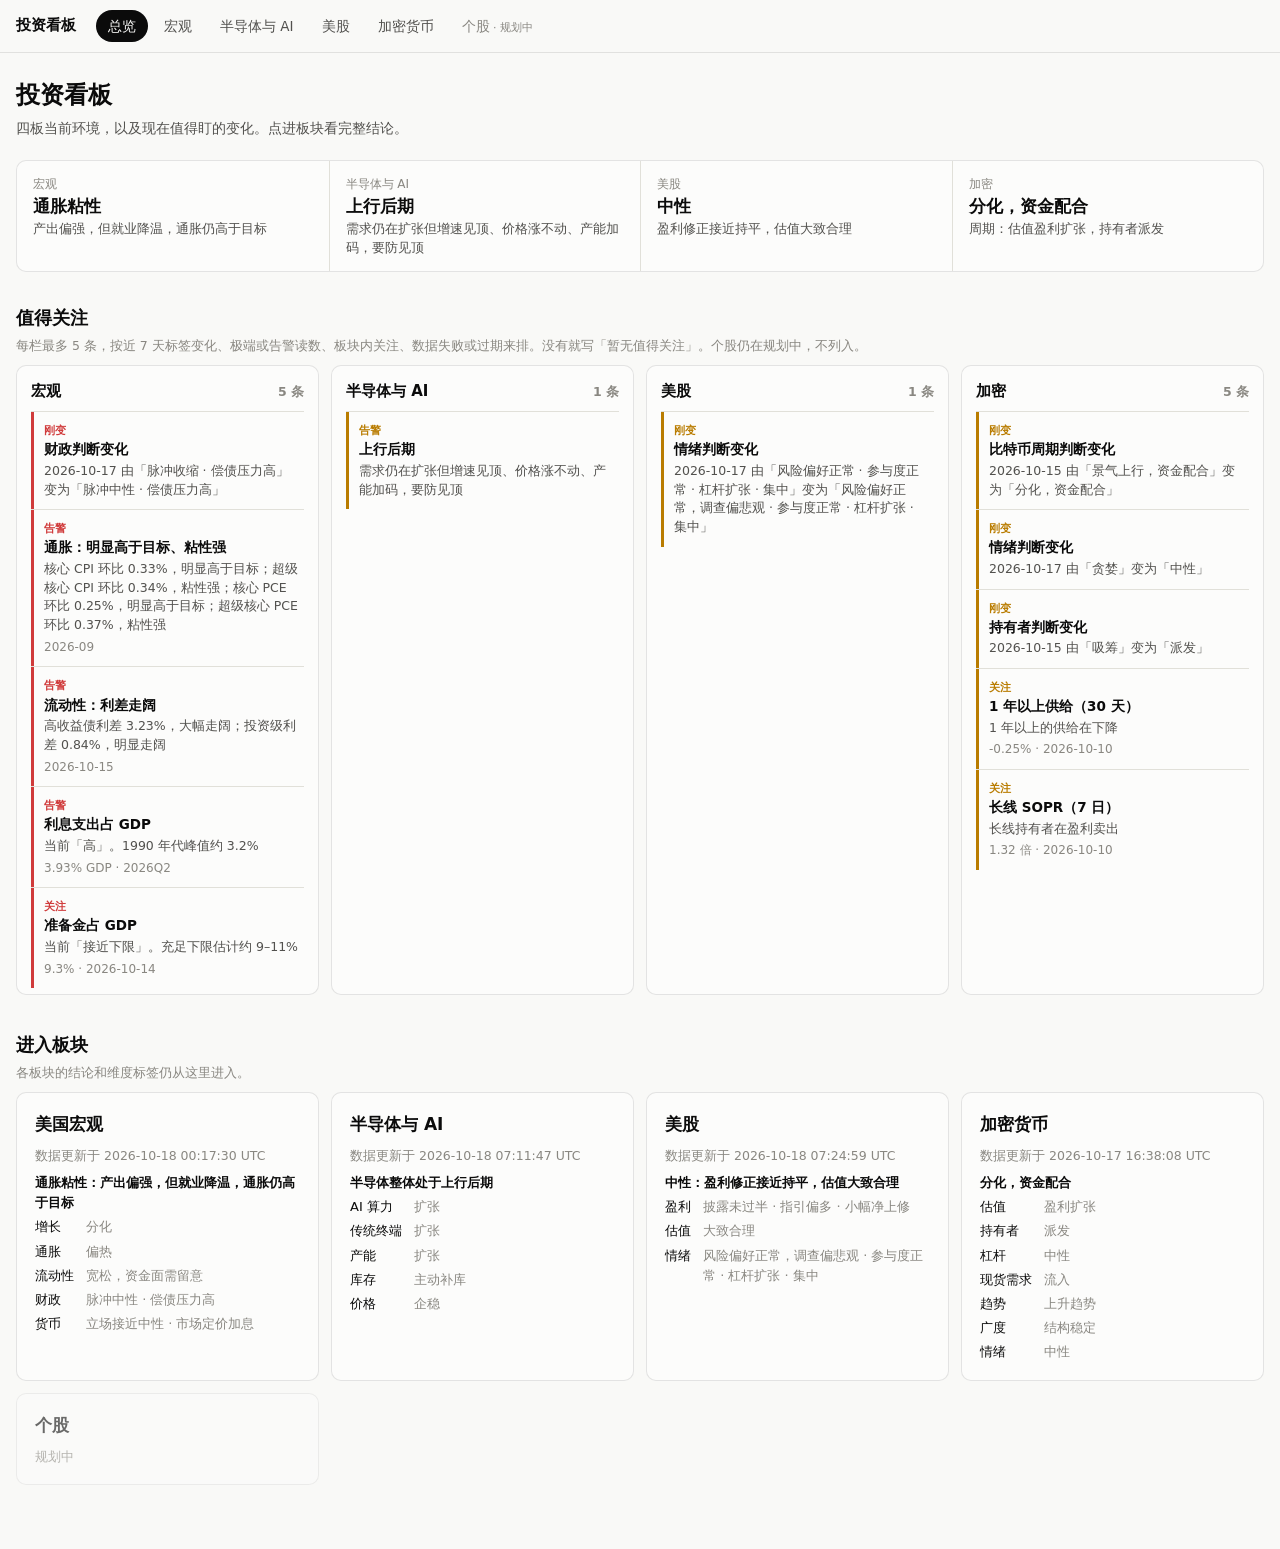
==== index.html @ 23a0410c "feat: 总览页增加四栏值得关注草稿 前端聚合四个板块的 dashboard.json，按近 7 天标签变化、极端读数、板块内关注和数据问题各列最多 5 条，并保留进入各板的入口。  Co-auth" ====
<!doctype html>
<html lang="zh-CN">
<head>
  <meta charset="utf-8">
  <meta name="viewport" content="width=device-width, initial-scale=1">
  <meta name="robots" content="noindex">
  <title>投资看板</title>
  <link rel="stylesheet" href="assets/css/site.css">
</head>
<body>
  <header class="topbar">
    <div class="topbar-inner">
      <a class="brand" href="index.html">投资看板</a>
      <nav class="nav" id="nav" aria-label="板块"></nav>
    </div>
  </header>
  <main>
    <div class="page-head">
      <div>
        <h1>投资看板</h1>
        <div class="sub">四板当前环境，以及现在值得盯的变化。点进板块看完整结论。</div>
      </div>
    </div>
    <section class="card env-strip" id="env" aria-label="四板当前环境">
      <div class="env-k">读取中…</div>
    </section>
    <h2 class="layer" id="attn-title">值得关注</h2>
    <p class="layer-sub">每栏最多 5 条，按近 7 天标签变化、极端或告警读数、板块内关注、数据失败或过期来排。没有就写「暂无值得关注」。个股仍在规划中，不列入。</p>
    <div class="attn" id="attn" aria-labelledby="attn-title"></div>
    <div class="hub-block">
      <h2 class="layer">进入板块</h2>
      <p class="layer-sub">各板块的结论和维度标签仍从这里进入。</p>
      <div class="hub">
        <a class="card" href="macro.html">
          <h2>美国宏观</h2>
          <div class="muted small" id="macro-asof">读取中…</div>
          <div class="hub-dims" id="macro-dims"></div>
        </a>
        <a class="card" href="semis.html">
          <h2>半导体与 AI</h2>
          <div class="muted small" id="semis-asof">读取中…</div>
          <div class="hub-dims" id="semis-dims"></div>
        </a>
        <a class="card" href="us.html">
          <h2>美股</h2>
          <div class="muted small" id="us-asof">读取中…</div>
          <div class="hub-dims" id="us-dims"></div>
        </a>
        <a class="card" href="crypto.html">
          <h2>加密货币</h2>
          <div class="muted small" id="crypto-asof">读取中…</div>
          <div class="hub-dims" id="crypto-dims"></div>
        </a>
        <div class="card off"><h2>个股</h2><div class="muted small">规划中</div></div>
      </div>
    </div>
  </main>
  <script src="assets/js/common.js"></script>
  <script src="assets/js/overview.js"></script>
</body>
</html>
---- assets/css/site.css ----
:root {
  color-scheme: light;
  --page: #f9f9f7;
  --surface: #fcfcfb;
  --surface-2: #f3f2ee;
  --ink: #0b0b0b;
  --ink-2: #52514e;
  --muted: #898781;
  --grid: #e1e0d9;
  --axis: #c3c2b7;
  --border: rgba(11, 11, 11, 0.10);
  --accent: #2a78d6;
  --s1: #2a78d6; --s2: #eb6834; --s3: #1baf7a; --s4: #eda100;
  --s5: #e87ba4; --s6: #008300; --s7: #4a3aa7; --s8: #e34948;
  --neg: #e34948; --pos: #2a78d6;
  --st-alert: #d03b3b; --st-watch: #b97c00; --st-ok: #0a7f0a;
  --radius: 10px;
  --font: system-ui, -apple-system, "Segoe UI", "PingFang SC", "Microsoft YaHei", sans-serif;
}
@media (prefers-color-scheme: dark) {
  :root:not([data-theme="light"]) {
    color-scheme: dark;
    --page: #0d0d0d; --surface: #1a1a19; --surface-2: #232321;
    --ink: #ffffff; --ink-2: #c3c2b7; --muted: #898781;
    --grid: #2c2c2a; --axis: #383835; --border: rgba(255, 255, 255, 0.10);
    --accent: #3987e5;
    --s1: #3987e5; --s2: #d95926; --s3: #199e70; --s4: #c98500;
    --s5: #d55181; --s6: #008300; --s7: #9085e9; --s8: #e66767;
    --neg: #e66767; --pos: #3987e5;
    --st-alert: #e66767; --st-watch: #fab219; --st-ok: #0ca30c;
  }
}
:root[data-theme="dark"] {
  color-scheme: dark;
  --page: #0d0d0d; --surface: #1a1a19; --surface-2: #232321;
  --ink: #ffffff; --ink-2: #c3c2b7; --muted: #898781;
  --grid: #2c2c2a; --axis: #383835; --border: rgba(255, 255, 255, 0.10);
  --accent: #3987e5;
  --s1: #3987e5; --s2: #d95926; --s3: #199e70; --s4: #c98500;
  --s5: #d55181; --s6: #008300; --s7: #9085e9; --s8: #e66767;
  --neg: #e66767; --pos: #3987e5;
  --st-alert: #e66767; --st-watch: #fab219; --st-ok: #0ca30c;
}

* { box-sizing: border-box; }
html { -webkit-text-size-adjust: 100%; }
body {
  margin: 0;
  background: var(--page);
  color: var(--ink);
  font: 14px/1.55 var(--font);
}
a { color: var(--accent); text-decoration: none; }
a:hover { text-decoration: underline; }
h1, h2, h3, h4 { margin: 0; font-weight: 600; letter-spacing: 0; }

/* ---- 顶栏 ---- */
.topbar {
  position: sticky; top: 0; z-index: 20;
  background: color-mix(in srgb, var(--page) 88%, transparent);
  backdrop-filter: saturate(1.4) blur(8px);
  border-bottom: 1px solid var(--border);
}
.topbar-inner {
  max-width: 1320px; margin: 0 auto; padding: 0 16px;
  display: flex; align-items: center; gap: 20px; height: 52px;
}
.brand { font-weight: 700; font-size: 15px; color: var(--ink); white-space: nowrap; }
.brand:hover { text-decoration: none; }
.nav { display: flex; gap: 4px; overflow-x: auto; scrollbar-width: none; }
.nav::-webkit-scrollbar { display: none; }
.nav a, .nav span {
  padding: 6px 12px; border-radius: 999px; color: var(--ink-2); white-space: nowrap; font-size: 13.5px;
}
.nav a:hover { background: var(--surface-2); text-decoration: none; }
.nav a.active { background: var(--ink); color: var(--page); }
.nav span.soon { color: var(--muted); }
.nav span.soon::after { content: " · 规划中"; font-size: 11px; }

/* ---- 主体 ---- */
main { max-width: 1320px; margin: 0 auto; padding: 24px 16px 64px; }
.page-head { display: flex; flex-wrap: wrap; align-items: flex-end; justify-content: space-between; gap: 12px; margin-bottom: 20px; }
.page-head h1 { font-size: 24px; }
.page-head .sub { color: var(--ink-2); margin-top: 4px; }
.muted { color: var(--muted); }
.small { font-size: 12.5px; }

.seg { display: inline-flex; background: var(--surface-2); border-radius: 999px; padding: 3px; gap: 2px; }
.seg button {
  border: 0; background: transparent; color: var(--ink-2); font: inherit; font-size: 13px;
  padding: 5px 12px; border-radius: 999px; cursor: pointer;
}
.seg button[aria-pressed="true"] { background: var(--surface); color: var(--ink); box-shadow: 0 0 0 1px var(--border); font-weight: 600; }

.card {
  background: var(--surface); border: 1px solid var(--border); border-radius: var(--radius);
}

/* ---- 状态标签：第一屏和依据里的每一块都用同一种，靠右 ---- */
.tag-state { font-size: 12.5px; color: var(--ink-2); padding: 2px 10px; border-radius: 999px; background: var(--surface-2); white-space: nowrap; font-weight: 400; }

/* ---- 分区导航 ---- */
.section-nav {
  position: sticky; top: 52px; z-index: 10; background: var(--page);
  display: flex; flex-wrap: wrap; gap: 8px; align-items: center; justify-content: space-between;
  padding: 10px 0; margin-bottom: 8px; border-bottom: 1px solid var(--border);
}
.chips { display: flex; gap: 6px; overflow-x: auto; scrollbar-width: none; }
.chips a { padding: 4px 12px; border-radius: 999px; background: var(--surface-2); color: var(--ink-2); white-space: nowrap; font-size: 13px; }
.chips a:hover { text-decoration: none; color: var(--ink); }

section.dim { padding-top: 28px; scroll-margin-top: 110px; }
section.dim > h2 { font-size: 20px; }
.group-title { font-size: 14px; color: var(--ink-2); font-weight: 600; margin: 22px 0 10px; }

/* ---- 图 ---- */
.charts { display: grid; grid-template-columns: repeat(2, minmax(0, 1fr)); gap: 12px; }
@media (max-width: 860px) { .charts { grid-template-columns: minmax(0, 1fr); } }
.chart { padding: 14px 14px 10px; min-width: 0; }
.chart h3 { font-size: 14.5px; }
.chart .c-sub { font-size: 12px; color: var(--muted); margin-top: 1px; }
.chart .c-body { position: relative; height: 260px; margin-top: 8px; }
.chart .c-note { font-size: 12px; color: var(--ink-2); margin-top: 8px; }
.chart .c-foot { display: flex; justify-content: space-between; gap: 8px; margin-top: 6px; font-size: 12px; }
.chart .c-foot button { border: 0; background: none; color: var(--accent); font: inherit; cursor: pointer; padding: 0; }
.legend { display: flex; flex-wrap: wrap; gap: 4px 14px; font-size: 12.5px; color: var(--ink-2); margin-top: 6px; }
.legend span { display: inline-flex; align-items: center; gap: 6px; }
.legend i { width: 12px; height: 3px; border-radius: 2px; display: inline-block; }
.legend i.bar { height: 10px; width: 10px; border-radius: 2px; }
.legend i.dash { background: none !important; border-top: 2px dashed currentColor; height: 0; }
table.data { width: 100%; border-collapse: collapse; font-size: 12px; margin-top: 8px; font-variant-numeric: tabular-nums; }
table.data th, table.data td { padding: 3px 6px; border-bottom: 1px solid var(--grid); text-align: right; white-space: nowrap; }
table.data th:first-child, table.data td:first-child { text-align: left; }
.table-wrap { overflow-x: auto; }

/* ---- 数据状态 ---- */
.health { margin-top: 40px; padding: 14px 16px; }
.health summary { cursor: pointer; font-weight: 600; }
.health .bad { color: var(--neg); }

/* ---- 首页 ---- */
.hub { display: grid; grid-template-columns: repeat(auto-fit, minmax(260px, 1fr)); gap: 12px; }
.hub .card { padding: 18px; display: flex; flex-direction: column; gap: 8px; }
.hub .card h2 { font-size: 17px; }
.hub .card.off { opacity: .6; }
.hub a.card, .hub a.card:hover { color: inherit; text-decoration: none; }
.hub-block { margin-top: 36px; }
.hub-block h2.layer { margin-top: 0; }
.hub-dims { display: grid; grid-template-columns: auto 1fr auto; gap: 4px 12px; font-size: 13px; }

.env-strip {
  display: grid; grid-template-columns: repeat(4, minmax(0, 1fr));
  margin-bottom: 22px; overflow: hidden;
}
.env-strip a {
  display: block; padding: 14px 16px; color: inherit; min-width: 0;
  border-left: 1px solid var(--grid);
}
.env-strip a:first-child { border-left: 0; }
.env-strip a:hover { text-decoration: none; background: var(--surface-2); }
.env-k { font-size: 12px; color: var(--muted); }
.env-name { font-size: 17px; font-weight: 650; line-height: 1.35; margin-top: 2px; }
.env-sub { font-size: 12.5px; color: var(--ink-2); margin-top: 2px; line-height: 1.45; }

.attn { display: grid; grid-template-columns: repeat(4, minmax(0, 1fr)); gap: 12px; align-items: stretch; }
.attn-col { padding: 14px 14px 6px; min-width: 0; display: flex; flex-direction: column; }
.attn-col h2 { font-size: 15px; display: flex; justify-content: space-between; gap: 8px; align-items: baseline; }
.attn-col h2 a { color: inherit; }
.attn-col h2 a:hover { text-decoration: none; color: var(--accent); }
.attn-list { list-style: none; margin: 8px 0 0; padding: 0; }
.attn-list li { border-top: 1px solid var(--grid); }
.attn-item {
  display: block; padding: 10px 4px 10px 10px; color: inherit;
  border-left: 3px solid var(--st-watch);
}
.attn-item.alert { border-left-color: var(--st-alert); }
.attn-item:hover { text-decoration: none; background: var(--surface-2); }
.attn-kind { font-size: 11px; font-weight: 650; color: var(--st-watch); }
.attn-item.alert .attn-kind { color: var(--st-alert); }
.attn-title { font-weight: 600; font-size: 13.5px; line-height: 1.45; margin-top: 1px; }
.attn-why { color: var(--ink-2); font-size: 12.5px; line-height: 1.5; margin-top: 2px; }
.attn-meta { color: var(--muted); font-size: 12px; margin-top: 3px; font-variant-numeric: tabular-nums; }
.attn-empty { color: var(--muted); padding: 16px 2px 12px; margin: 0; }
@media (max-width: 1040px) {
  .env-strip, .attn { grid-template-columns: repeat(2, minmax(0, 1fr)); }
  .env-strip a:nth-child(odd) { border-left: 0; }
  .env-strip a:nth-child(n + 3) { border-top: 1px solid var(--grid); }
}
@media (max-width: 640px) {
  .env-strip, .attn { grid-template-columns: minmax(0, 1fr); }
  .env-strip a { border-left: 0; border-top: 1px solid var(--grid); }
  .env-strip a:first-child { border-top: 0; }
}
.empty { padding: 40px; text-align: center; color: var(--ink-2); }
footer { max-width: 1320px; margin: 0 auto; padding: 0 16px 40px; color: var(--muted); font-size: 12px; }

/* ---- 第一屏：左边结论，右边即将发布 ---- */
.top { display: grid; grid-template-columns: minmax(0, 1fr) 380px; gap: 16px; align-items: start; }
.top-main { display: grid; gap: 12px; min-width: 0; }
.top-main > * { min-width: 0; }
@media (max-width: 1040px) { .top { grid-template-columns: minmax(0, 1fr); } }

.verdict { padding: 18px 20px; }
.v-label { font-size: 12px; color: var(--muted); letter-spacing: .04em; }
.v-head { font-size: 22px; line-height: 1.4; margin-top: 4px; }
.v-lines { list-style: none; margin: 10px 0 0; padding: 0; display: grid; gap: 6px; }
.v-lines li { display: grid; grid-template-columns: 56px minmax(0, 1fr); gap: 10px; line-height: 1.55; color: var(--ink-2); }
.v-k { font-size: 13px; color: var(--muted); padding-top: 1px; }

.states { padding: 4px 0; }
.st-row {
  display: grid; grid-template-columns: 64px minmax(0, 1fr); gap: 14px; align-items: start;
  padding: 12px 20px; color: inherit; border-top: 1px solid var(--grid);
}
.st-row:first-child { border-top: 0; }
.st-row:hover { text-decoration: none; background: var(--surface-2); }
.st-name { font-weight: 600; font-size: 15px; padding-top: 2px; }
.st-body { display: grid; gap: 6px; justify-items: start; min-width: 0; }
.st-head { font-size: 14px; line-height: 1.5; }
.st-why { margin: 0; padding-left: 1.1em; display: grid; gap: 3px; font-size: 14px; line-height: 1.55; }
.st-why b { font-weight: 600; }
.st-row:hover .st-label { background: var(--surface); }
@media (max-width: 640px) {
  .st-row { grid-template-columns: minmax(0, 1fr); gap: 6px; padding: 12px 16px; }
  .v-lines li { grid-template-columns: 1fr; gap: 0; }
}

.statelog { padding: 12px 20px; }
.statelog summary { cursor: pointer; display: flex; gap: 10px; align-items: baseline; }
.log { list-style: none; margin: 10px 0 0; padding: 0; display: grid; gap: 10px; font-size: 13.5px; }
.log li { display: grid; gap: 2px; padding-top: 8px; border-top: 1px solid var(--grid); line-height: 1.55; }
.log li:first-child { border-top: 0; padding-top: 0; }

/* 即将发布（右栏） */
.side { padding: 16px 18px 10px; }
.side h2 { font-size: 16px; }
.side > p { margin: 2px 0 6px; }
.up-day { display: flex; gap: 6px; align-items: baseline; font-size: 12px; font-weight: 600; color: var(--ink-2); margin-top: 12px; padding-bottom: 4px; border-bottom: 1px solid var(--grid); font-variant-numeric: tabular-nums; }
.up-day span { font-weight: 400; color: var(--muted); }
.up-list { list-style: none; margin: 0; padding: 0; }
.up-list li { display: grid; grid-template-columns: 42px minmax(0, 1fr) auto; gap: 2px 10px; align-items: baseline; padding: 7px 0; border-bottom: 1px solid var(--grid); font-size: 13px; }
.up-list li:last-child { border-bottom: 0; }
.up-time { color: var(--muted); font-size: 12px; font-variant-numeric: tabular-nums; }
.up-title { color: var(--ink-2); }
.up-list li.hi .up-title { color: var(--ink); font-weight: 500; }
.up-title small { color: var(--muted); font-size: 11.5px; margin-left: 6px; font-weight: 400; }
.up-num { text-align: right; font-variant-numeric: tabular-nums; white-space: nowrap; }
.up-num small { display: block; color: var(--muted); font-size: 11.5px; }
.stars { margin-left: 6px; font-size: 11.5px; color: var(--st-watch); letter-spacing: 1px; white-space: nowrap; }
.stars i { font-style: normal; color: var(--grid); }
details.why { grid-column: 2 / -1; font-size: 12.5px; }
details.why > summary { cursor: pointer; color: var(--accent); }
details.why p { margin: 4px 0 0; line-height: 1.55; color: var(--ink-2); }
.side-h2 { margin-top: 18px; }
.read-dim { margin: 14px 0 0; font-size: 12px; font-weight: 600; color: var(--muted); }
.reads { list-style: none; margin: 0; padding: 0; }
.reads li { display: grid; grid-template-columns: minmax(0, 1fr) auto; gap: 1px 12px; align-items: baseline; padding: 8px 0; border-bottom: 1px solid var(--grid); font-size: 13px; }
.reads li:last-child { border-bottom: 0; }
.reads .up-title { color: var(--ink-2); }
.reads li.hi .up-title { color: var(--ink); font-weight: 500; }
.reads .up-num { text-align: right; font-variant-numeric: tabular-nums; white-space: nowrap; }
.reads .up-num small { display: block; color: var(--muted); font-size: 11.5px; font-weight: 400; }
.read-chg { grid-column: 1 / -1; display: flex; flex-wrap: wrap; gap: 4px 8px; align-items: baseline; color: var(--muted); font-size: 12px; }
.read-chg .small { display: inline; }
.read-why { grid-column: 1 / -1; margin: 2px 0 0; font-size: 12.5px; line-height: 1.5; color: var(--ink-2); }
.up-list li.yd { display: block; }
.yd-head { display: grid; grid-template-columns: 42px minmax(0, 1fr) auto; gap: 2px 8px; align-items: start; }
.yd-head .up-title small { display: block; margin: 1px 0 0; }
.up-list .read-why b { font-weight: 600; margin-right: 4px; }
.rule { margin-top: 12px; }

/* ---- 其他层 ---- */
h2.layer { font-size: 18px; margin: 32px 0 4px; }
.layer-sub { color: var(--muted); font-size: 12.5px; margin: 0 0 10px; }
.rel { padding: 14px 16px; }
.rel h3 { font-size: 14.5px; }
.rel table.data td { vertical-align: top; }
details.more { margin-top: 12px; }
details.more > summary { cursor: pointer; color: var(--accent); padding: 6px 0; }

/* ---- 第二层：每维的几个数 ---- */
section.dim > h2 { margin-bottom: 10px; display: flex; justify-content: space-between; align-items: baseline; gap: 12px; }
.evid { padding: 2px 0; margin-bottom: 12px; }
.source-break { margin: 0 0 12px; padding: 10px 14px; background: var(--surface-2); border-radius: 8px; color: var(--ink-2); }
.week-list { margin: 8px 0 0; padding-left: 1.2em; }
.week-list li { margin: 8px 0; }
.ev { display: grid; grid-template-columns: 1.3fr .8fr .8fr 2.4fr; gap: 12px; padding: 9px 16px; border-top: 1px solid var(--grid); align-items: start; font-variant-numeric: tabular-nums; }
.ev.has-mv { grid-template-columns: 1.15fr .7fr .7fr .7fr 2.0fr; }
.ev.has-mv.has-st { grid-template-columns: 1.1fr .65fr .65fr .65fr .7fr 1.85fr; }
.ev.has-surprise { grid-template-columns: minmax(8.5em, 1.15fr) .58fr .52fr .78fr .72fr .78fr minmax(9em, 1.45fr); }
.ev-head { border-top: 0; font-size: 12px; color: var(--muted); padding-top: 8px; padding-bottom: 6px; }
.ev-name a { color: var(--ink); font-weight: 500; }
.ev-name a:hover { color: var(--accent); }
.ev-val b { font-size: 16px; }
.ev-val small { color: var(--muted); margin-left: 3px; }
.ev-anchor { color: var(--ink-2); font-size: 13px; }
.ev-mv, .ev-st, .ev-vd { font-size: 13px; white-space: nowrap; }
.vd-hot { color: var(--st-alert); font-weight: 650; }
.vd-cool { color: var(--st-ok); font-weight: 650; }
.vd-flat { color: var(--muted); font-weight: 500; }
.mv-good2, .mv-good1, .mv-dove1, .mv-dove2 { color: var(--st-ok); }
.mv-good2, .mv-bad2, .mv-hawk2, .mv-dove2 { font-weight: 650; }
.mv-flat { color: var(--muted); font-weight: 500; }
.mv-bad1, .mv-hawk1, .mv-wide1 { color: var(--st-watch); }
.mv-bad2, .mv-hawk2, .mv-wide2 { color: var(--st-alert); }
.mv-tight1, .mv-tight2 { color: var(--st-ok); }
.mv-wide2, .mv-tight2 { font-weight: 650; }
.mv-calm { color: var(--muted); font-weight: 500; }
.lv-optimistic, .lv-strong, .lv-ample, .lv-loose, .lv-easy, .lv-cooled, .lv-anchored, .lv-ok, .lv-cold, .lv-on_target, .lv-down1, .lv-down2, .lv-cut, .lv-low, .lv-low1, .lv-low2 { color: var(--st-ok); }
.lv-normal, .lv-potential, .lv-cool, .lv-stable, .lv-neutral, .lv-hold, .lv-flat, .lv-flat_mom { color: var(--ink-2); font-weight: 500; }
.lv-tight, .lv-watch, .lv-hot1, .lv-elevated, .lv-up1, .lv-hike, .lv-high1, .lv-weak, .lv-below, .lv-accel { color: var(--st-watch); }
.lv-stress, .lv-crisis, .lv-alert, .lv-hot2, .lv-sticky, .lv-worse, .lv-stall, .lv-high, .lv-restrictive, .lv-up2, .lv-upshift, .lv-high2, .lv-contract { color: var(--st-alert); }
.lv-expand { color: var(--st-ok); }
.st-filter { display: flex; flex-wrap: wrap; gap: 6px; margin: 0 0 12px; }
.st-filter button { border: 0; background: var(--surface-2); color: var(--ink-2); border-radius: 999px; padding: 4px 12px; font: inherit; font-size: 13px; cursor: pointer; }
.st-filter button[aria-pressed="true"] { background: var(--ink); color: var(--page); }
.tag { font-size: 11px; color: var(--st-watch); border: 1px solid currentColor; border-radius: 4px; padding: 0 4px; font-weight: 400; white-space: nowrap; }
.tag-alert { color: var(--st-alert); }
.tag-ref { color: var(--muted); }
.m-label { display: none; font-style: normal; color: var(--muted); font-size: 11.5px; margin-right: 4px; }
@media (max-width: 760px) {
  .ev-head { display: none; }
  .ev { grid-template-columns: 1fr 1fr; gap: 4px 12px; }
  .ev-name, .ev-anchor { grid-column: 1 / -1; }
  .ev.has-mv, .ev.has-mv.has-st, .ev.has-surprise { grid-template-columns: 1fr 1fr; }
  .ev.has-surprise .ev-name, .ev.has-surprise .ev-anchor { grid-column: 1 / -1; }
  .m-label { display: inline; }
}

/* ---- 页脚说明 ---- */
.notes { margin-top: 40px; padding: 12px 16px; font-size: 12.5px; color: var(--ink-2); }
.notes p { margin: 4px 0; }
.notes + .health { margin-top: 12px; }

/* ---- 半导体：景气位置 ---- */
body[data-board="semis"] .v-lines li { grid-template-columns: 72px minmax(0, 1fr); }
.top-layer { margin: 8px 0 -4px; font-size: 16px; }
.track { display: grid; grid-template-columns: 3fr 3fr 1fr; gap: 8px; margin: 14px 0 6px; }
.track-h { font-size: 12px; color: var(--muted); margin-bottom: 4px; }
.track ol { list-style: none; margin: 0; padding: 0; display: grid; grid-auto-flow: column; grid-auto-columns: 1fr; gap: 4px; }
.track li { background: var(--surface-2); border-radius: 6px; padding: 6px 4px; text-align: center; font-size: 13px; color: var(--muted); min-height: 52px; display: flex; flex-direction: column; align-items: center; gap: 3px; }
.track li.on { color: var(--ink); font-weight: 600; box-shadow: inset 0 0 0 2px var(--st-watch); background: var(--surface); }
.track li.up.on { box-shadow: inset 0 0 0 2px var(--st-ok); }
.track li.down.on { box-shadow: inset 0 0 0 2px var(--st-alert); }
.track li b { font-size: 11px; font-weight: 600; padding: 0 6px; border-radius: 999px; background: var(--ink); color: var(--page); white-space: nowrap; }
.tag-state:empty { display: none; }
.v-meaning { margin: 6px 0 0; color: var(--ink-2); font-size: 14.5px; line-height: 1.6; }
.v-split { margin: 4px 0 0; color: var(--st-watch); }
.sub-h { font-size: 15px; margin: 18px 0 6px; }
.why-card .sub-h, .watch-card .sub-h { margin-top: 0; }
.why-card, .watch-card { padding: 16px 20px; }
.why-card > p { margin: 0 0 4px; }
/* 指标详解按需求端 / 供给端分组 */
.side-title { font-size: 17px; margin: 28px 0 4px; padding-bottom: 6px; border-bottom: 2px solid var(--grid); }
.chip-side { font-size: 12px; font-weight: 600; color: var(--ink-2); align-self: center; margin-left: 4px; }
.dim-vote { margin: -4px 0 10px; color: var(--ink-2); }
/* 为什么：供需五个维度 */
.sd-side { font-size: 12px; font-weight: 600; color: var(--ink-2); margin-top: 10px; padding-bottom: 4px; border-bottom: 1px solid var(--grid); }
.sd-row { display: grid; grid-template-columns: 72px 84px 52px minmax(0, 1fr); gap: 10px; align-items: baseline; padding: 8px 0; border-bottom: 1px solid var(--grid); color: inherit; font-size: 13.5px; line-height: 1.55; }
.sd-row:hover { text-decoration: none; background: var(--surface-2); }
.sd-name { font-weight: 600; }
.sd-vote { font-weight: 600; color: var(--ink-2); white-space: nowrap; }
.sd-why { color: var(--ink-2); }
.sd-foot { margin: 8px 0 0; color: var(--ink-2); }
/* 后续关注 */
.watch-card > p { margin: 0 0 6px; }
.wl { list-style: none; margin: 0; padding: 0; }
.wl li { padding: 8px 0; border-top: 1px solid var(--grid); font-size: 13.5px; line-height: 1.55; }
.wl li > div:first-child { display: flex; flex-wrap: wrap; gap: 2px 12px; align-items: baseline; }
.w-name { font-weight: 600; }
.w-now { font-variant-numeric: tabular-nums; color: var(--ink-2); }
.w-sig { color: var(--ink-2); }
.w-sig b { font-weight: 600; color: var(--ink); }
.ev-about { grid-column: 1 / -1; margin: -2px 0 2px; font-size: 12.5px; line-height: 1.6; color: var(--muted); }
@media (max-width: 760px) {
  .track { grid-template-columns: 1fr; }
  .track-seg.flat .track-h { display: none; }
  .sd-row { grid-template-columns: 72px auto minmax(0, 1fr); gap: 4px 10px; }
  .sd-label { justify-self: start; }
  .sd-why { grid-column: 1 / -1; }
}
@media (max-width: 640px) { body[data-board="semis"] .v-lines li { grid-template-columns: 1fr; gap: 0; } }
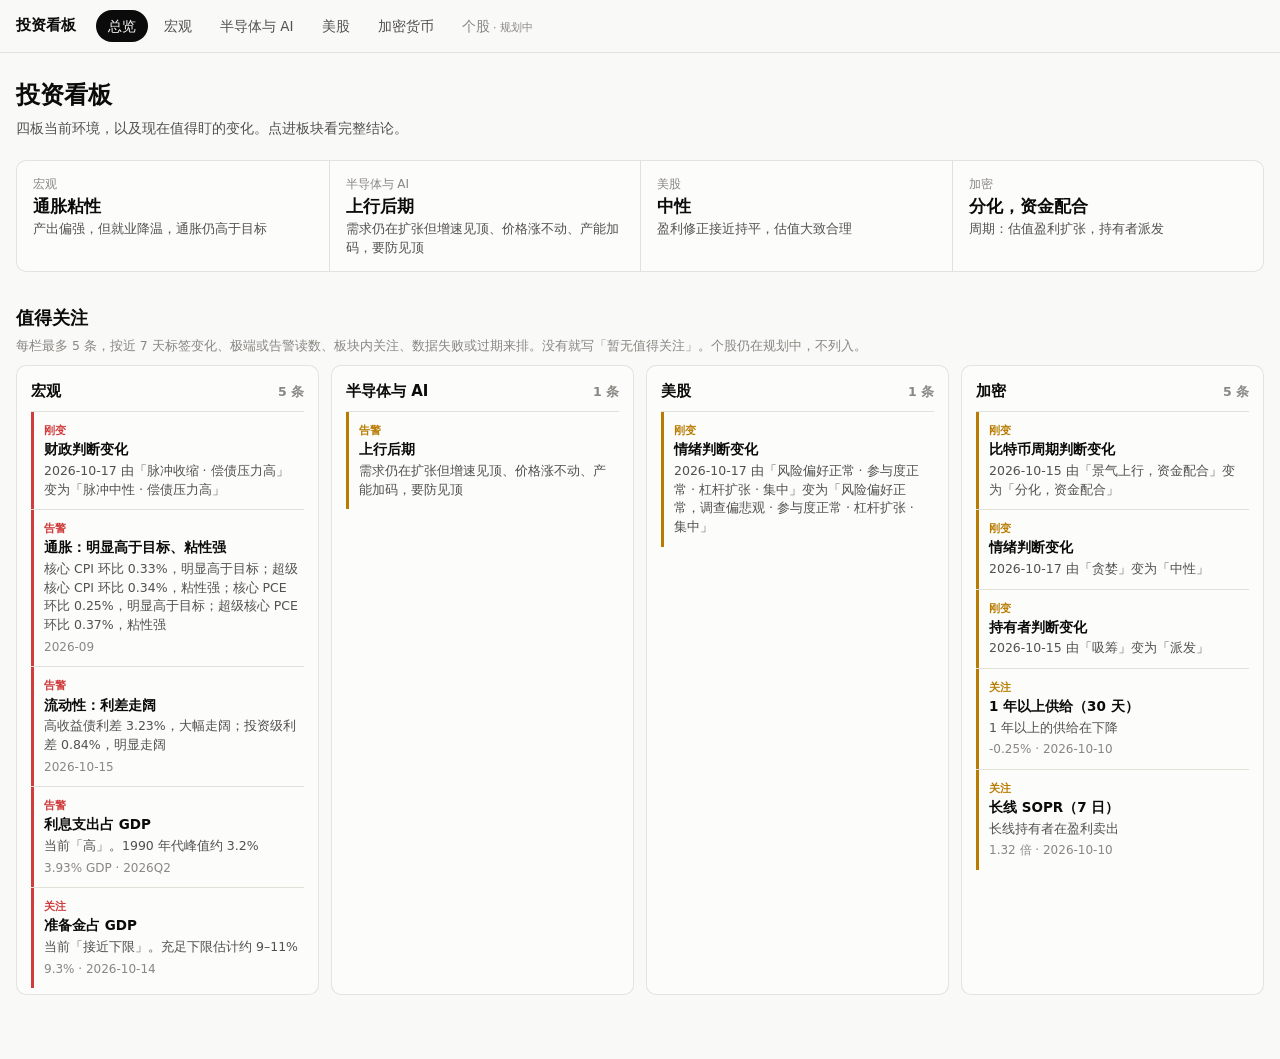
==== commit b1bb95d5: "fix: 总览去掉与环境条重复的进入板块 顶部环境名和四栏标题已经能进各板，首页不再重复一块入口卡。  Co-authored-by: cool1990 <cool1990@users.noreply" ====
--- a/index.html
+++ b/index.html
@@ -27,33 +27,6 @@
     <h2 class="layer" id="attn-title">值得关注</h2>
     <p class="layer-sub">每栏最多 5 条，按近 7 天标签变化、极端或告警读数、板块内关注、数据失败或过期来排。没有就写「暂无值得关注」。个股仍在规划中，不列入。</p>
     <div class="attn" id="attn" aria-labelledby="attn-title"></div>
-    <div class="hub-block">
-      <h2 class="layer">进入板块</h2>
-      <p class="layer-sub">各板块的结论和维度标签仍从这里进入。</p>
-      <div class="hub">
-        <a class="card" href="macro.html">
-          <h2>美国宏观</h2>
-          <div class="muted small" id="macro-asof">读取中…</div>
-          <div class="hub-dims" id="macro-dims"></div>
-        </a>
-        <a class="card" href="semis.html">
-          <h2>半导体与 AI</h2>
-          <div class="muted small" id="semis-asof">读取中…</div>
-          <div class="hub-dims" id="semis-dims"></div>
-        </a>
-        <a class="card" href="us.html">
-          <h2>美股</h2>
-          <div class="muted small" id="us-asof">读取中…</div>
-          <div class="hub-dims" id="us-dims"></div>
-        </a>
-        <a class="card" href="crypto.html">
-          <h2>加密货币</h2>
-          <div class="muted small" id="crypto-asof">读取中…</div>
-          <div class="hub-dims" id="crypto-dims"></div>
-        </a>
-        <div class="card off"><h2>个股</h2><div class="muted small">规划中</div></div>
-      </div>
-    </div>
   </main>
   <script src="assets/js/common.js"></script>
   <script src="assets/js/overview.js"></script>
--- a/assets/css/site.css
+++ b/assets/css/site.css
@@ -139,15 +139,6 @@
 .health .bad { color: var(--neg); }
 
 /* ---- 首页 ---- */
-.hub { display: grid; grid-template-columns: repeat(auto-fit, minmax(260px, 1fr)); gap: 12px; }
-.hub .card { padding: 18px; display: flex; flex-direction: column; gap: 8px; }
-.hub .card h2 { font-size: 17px; }
-.hub .card.off { opacity: .6; }
-.hub a.card, .hub a.card:hover { color: inherit; text-decoration: none; }
-.hub-block { margin-top: 36px; }
-.hub-block h2.layer { margin-top: 0; }
-.hub-dims { display: grid; grid-template-columns: auto 1fr auto; gap: 4px 12px; font-size: 13px; }
-
 .env-strip {
   display: grid; grid-template-columns: repeat(4, minmax(0, 1fr));
   margin-bottom: 22px; overflow: hidden;
